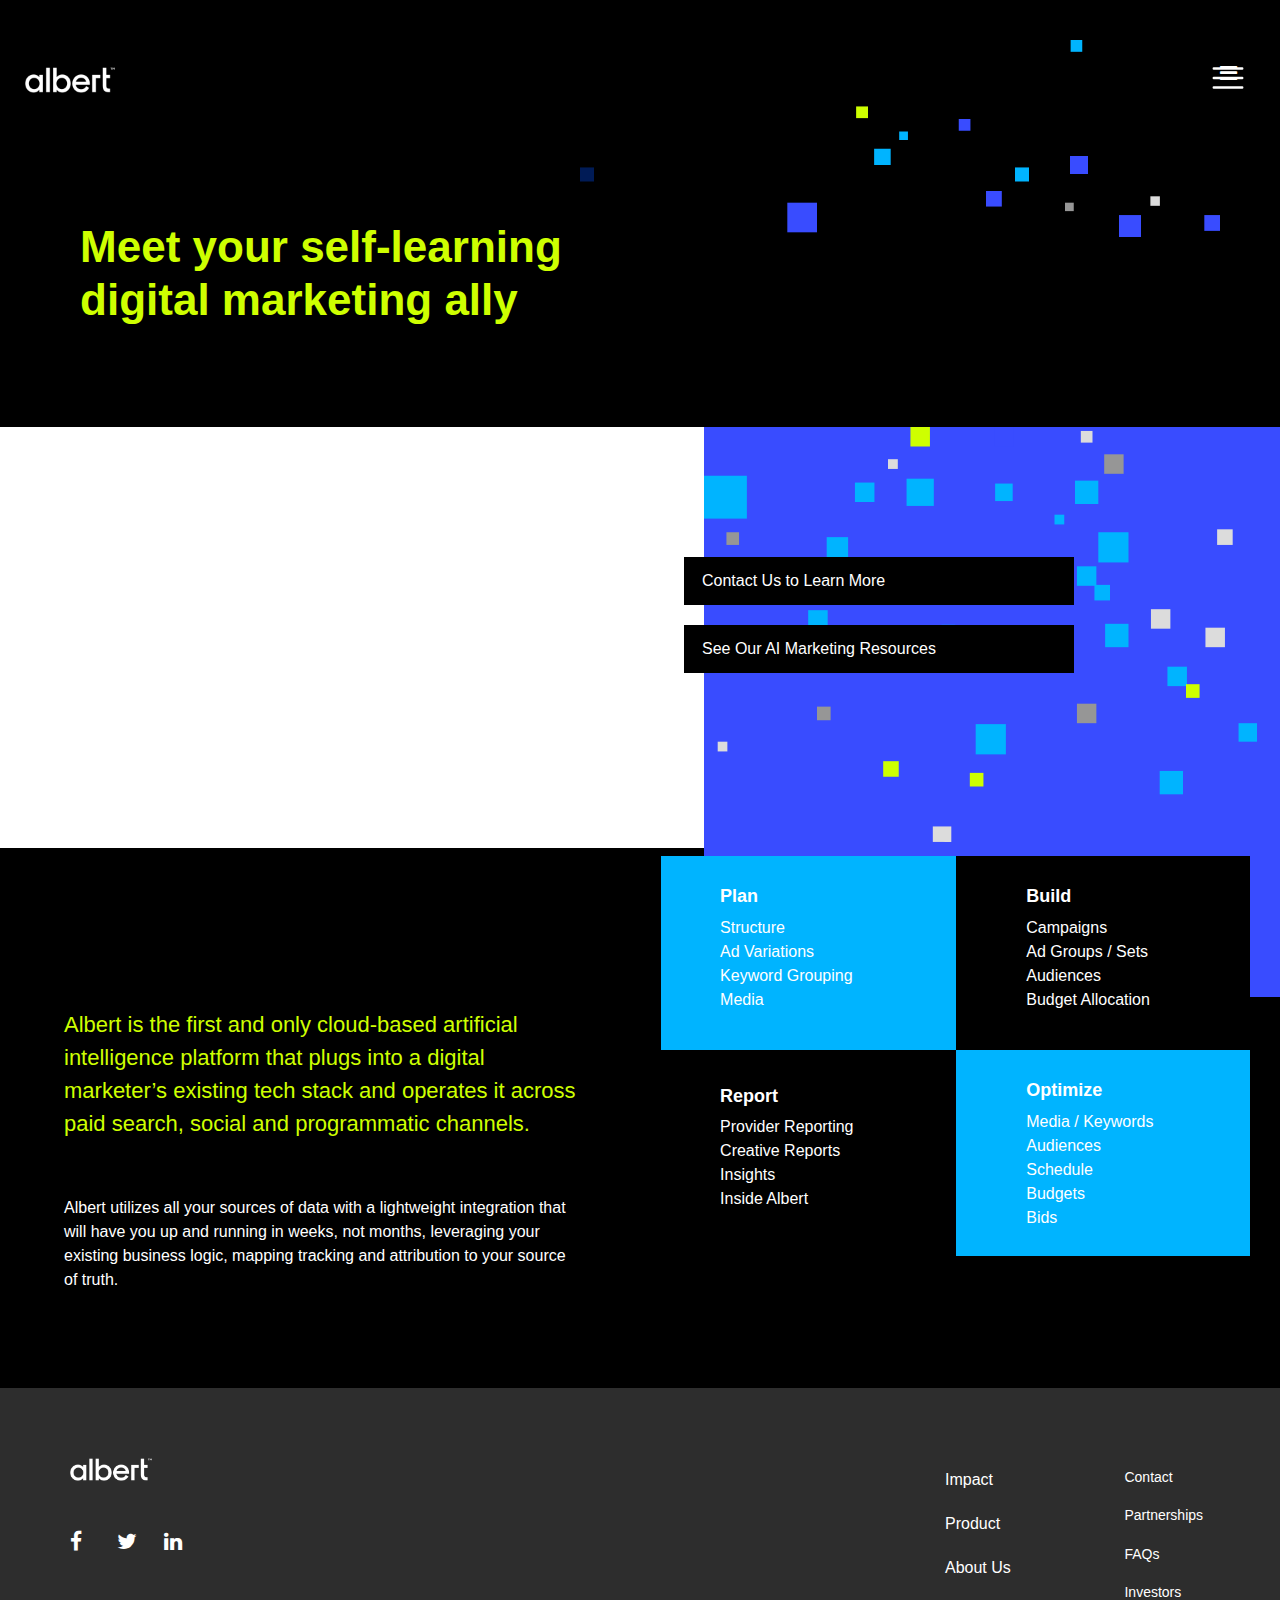
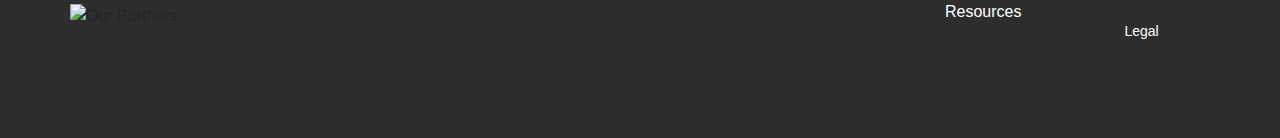
==== Video/index.html @ 3d5cd100 "add landing pages" ====
<!DOCTYPE html>
<html>
<head>
  <meta charset="utf-8">
  <meta http-equiv="X-UA-Compatible" content="IE=edge">
  <meta name="viewport" content="width=device-width, initial-scale=1">
  <title>Albert - Video</title>
<!-- Latest compiled and minified CSS -->
<link rel="stylesheet" href="https://maxcdn.bootstrapcdn.com/bootstrap/4.3.0/css/bootstrap.min.css">
<link href="https://stackpath.bootstrapcdn.com/font-awesome/4.7.0/css/font-awesome.min.css" rel="stylesheet" integrity="sha384-wvfXpqpZZVQGK6TAh5PVlGOfQNHSoD2xbE+QkPxCAFlNEevoEH3Sl0sibVcOQVnN" crossorigin="anonymous">
<link rel="stylesheet" href="custom.css">
</head>
<body>
  <div class="main">
    <header>
      <nav class="navbar navbar-dark">
        <a class="navbar-brand" href="#">
          <img src="images/albert-logo-white.png" alt="Albert logo">
        </a>
        <button class="navbar-toggler" type="button" data-toggle="collapse" data-target="#navbarSupportedContent" aria-controls="navbarSupportedContent" aria-expanded="false" aria-label="Toggle navigation">
          <span class="navbar-toggler-icon">
            <i class="fa fa-navicon"></i>
          </span>
        </button>

        <div class="collapse navbar-collapse" id="navbarSupportedContent">
          <ul class="navbar-nav mr-auto">
            <li class="nav-item active">
              <a class="nav-link" href="#">Home <span class="sr-only">(current)</span></a>
            </li>
            <li class="nav-item">
              <a class="nav-link" href="#">Link</a>
            </li>
            <li class="nav-item dropdown">
              <a class="nav-link dropdown-toggle" href="#" id="navbarDropdown" role="button" data-toggle="dropdown" aria-haspopup="true" aria-expanded="false">
                Dropdown
              </a>
              <div class="dropdown-menu" aria-labelledby="navbarDropdown">
                <a class="dropdown-item" href="#">Action</a>
                <a class="dropdown-item" href="#">Another action</a>
                <div class="dropdown-divider"></div>
                <a class="dropdown-item" href="#">Something else here</a>
              </div>
            </li>
            <li class="nav-item">
              <a class="nav-link disabled" href="#" tabindex="-1" aria-disabled="true">Disabled</a>
            </li>
          </ul>
        </div>
      </nav>
    </header>
    <section class="meet-albert">
      <h1 class="lead">
        Meet your self-learning digital marketing ally
      </h1>
    </section>
    <section class="discover-albert">
      <div class="container">
        <div class="row">
          <div class="col-12">
            <div class="embed-responsive embed-responsive-16by9">
              <iframe src="https://player.vimeo.com/video/323312306" width="640" height="360" frameborder="0" allow="autoplay; fullscreen" allowfullscreen></iframe>
            </div>
          </div>
        </div>
      </div>
    </section>
    <section class="contact-albert">
      <div class="container">
        <div class="row">
          <div class="col-sm-12 col-md-6 col-lg-12">
            <a href="#">
              Contact Us to Learn More
            </a>
          </div>
          <div class="col-sm-12 col-md-6 col-lg-12">
            <a href="#">
              See Our AI Marketing Resources
            </a>
          </div>
        </div>
      </div>
    </section>
    <section class="impact-albert">
      <div class="container">
        <div class="row">
          <div class="col-12">
            <p class="highlight">
              Albert is the first and only cloud-based artificial intelligence platform that plugs into a digital marketer’s existing tech stack and operates it across paid search, social and programmatic channels.
            </p>
            <p>
              Albert utilizes all your sources of data with a lightweight integration that will have you up and running in weeks, not months, leveraging your existing business logic, mapping tracking and attribution to your source of truth.
            </p>
          </div>
        </div>
      </div>
    </section>
    <section class="albert-features-wrapper">
      <div class="container albert-features">
        <div class="row">
          <div class="col-6 feature feature-odd align-self-center plan">
            <h3>Plan</h3>
            <ul>
              <li>Structure</li>
              <li>Ad Variations</li>
              <li>Keyword Grouping</li>
              <li>Media</li>
            </ul>
          </div>
          <div class="col-6 feature align-self-center build">
            <h3>Build</h3>
            <ul>
              <li>Campaigns</li>
              <li>Ad Groups / Sets</li>
              <li>Audiences</li>
              <li>Budget Allocation</li>
           </ul>
          </div>
        </div>
        <div class="row">
          <div class="col-6 feature align-self-center report">
            <h3>Report</h3>
            <ul>
              <li>Provider Reporting</li>
              <li>Creative Reports</li>
              <li>Insights</li>
              <li>Inside Albert</li>
            </ul>
          </div>
          <div class="col-6 feature feature-odd align-self-center optimize">
            <h3>Optimize</h3>
            <ul>
              <li>Media / Keywords</li>
              <li>Audiences</li>
              <li>Schedule</li>
              <li>Budgets</li>
              <li>Bids</li>
           </ul>
          </div>
        </div>
      </div>
    </section>
    <footer>
      <a class="logo" href="#">
        <img src="images/albert-logo-white.png" alt="Albert logo">
      </a>
      <div class="footer-nav">
        <nav class="primary">
          <ul>
            <li>
              <a href="#">Impact</a>
            </li>
            <li>
              <a href="#">Product</a>
            </li>
            <li>
              <a href="#">About Us</a>
            </li>
            <li>
              <a href="#">Resources</a>
            </li>
          </ul>
        </nav>
        <nav class="secondary">
          <ul>
            <li>
              <a href="#">Contact</a>
            </li>
            <li>
              <a href="#">Partnerships</a>
            </li>
            <li>
              <a href="#">FAQs</a>
            </li>
            <li>
              <a href="#">Investors</a>
            </li>
            <li>
              <a href="#">Legal</a>
            </li>
          </ul>
        </nav>
      </div>
      <div class="social">
        <a target="_blank" href="#" class="fa-stack fa-lg">
          <i class="fa fa-facebook"></i>
        </a>
        <a target="_blank" href="#" class="fa-stack fa-lg">
          <i class="fa fa-twitter"></i>
        </a>
        <a target="_blank" href="#" class="fa-stack fa-lg">
          <i class="fa fa-linkedin"></i>
        </a>
      </div>
      <img class="partners" src="/images/partner.svg" alt="Our Partners">
    </footer>


  </div>
  <!-- END MAIN CONTENT -->




<script src="https://ajax.googleapis.com/ajax/libs/jquery/3.4.0/jquery.min.js"></script>
<script src="https://maxcdn.bootstrapcdn.com/bootstrap/4.3.0/js/bootstrap.min.js"></script>
</body>
</html>
---- Video/custom.css ----
body {
  margin: 0 auto;
  max-width: 1600px;
  font-family: "Sharp Sans Display No1", sans-serif;
  font-size: 16px;
  background-color: black;
      /*max-width: 375px;*/
}
main {
  position: relative;
}
section {
  padding: 30px 25px;
  position: relative;
}
header {
  padding: 50px 25px;
  background-color: black;
}
header .navbar {
  padding-left: 0;
  padding-right: 0;
}
header img {
  max-width: 90px;
}
header .navbar-dark .navbar-toggler-icon {
  background-image: none;
}
header .navbar-dark .navbar-toggler {
  border: 0;
  color: rgba(255,255,255,1);
  background-image: url("data:image/svg+xml;charset=utf8,%3Csvg viewBox='0 0 32 32' xmlns='http://www.w3.org/2000/svg'%3E%3Cpath stroke='rgba(255,255,255, 1)' stroke-width='2' stroke-linecap='round' stroke-miterlimit='10' d='M4 8h24M4 16h24M4 24h24'/%3E%3C/svg%3E");
  background-repeat: no-repeat;
  background-position: center center;
}
header .navbar-collapse {
  z-index: 99999;
  text-align: right;
  padding: 20px 25px;
  position: absolute;
  top: 50px;
  right: 0;
  background-color: white;
  min-width: 160px;
  box-shadow: 0 0 14px #333;
  color: black;
}
header .navbar-collapse a {
  color: black !important;
  overflow: visible;
}

.meet-albert {
  position: relative;
  background-color: black;
  max-width: 90%;
}
.meet-albert h1 {
  color: #CEFF00;
  font-size: 22px;
  font-weight: 600;
  max-width: 360px;
  margin-top: 35px;
  margin-bottom: 20px;
}
@media (min-width: 768px) {
  .meet-albert h1 {
    font-size: 44px;
    max-width: 575px;
    padding: 0 5%;
    margin-top: 35px;
    margin-bottom: 70px;
  }
}
.meet-albert h1::after {
  z-index: 99999;
  content: '';
  display: block;
  width: 18px;
  height: 18px;
  position: absolute;
  top: 0px;
  right: 64px;
  background-color: #394CFF;
}

.contact-albert {
  position: relative;
  background-color: #394CFF;
}
.contact-albert a {
  padding: 12px 18px;
  display: block;
  background-color: black;
  margin-bottom: 20px;
  color: white;
  width: 100%;
  font-size: 4vw;
  text-decoration: none;
}
.contact-albert a::after {
  content: '';
  position: relative;
  z-index: 99999;
  content: '';
  background-repeat: no-repeat;
  background-size: cover;
  background-image: url('../images/arrow-right.png');
  display: inline-block;
  width: 20px;
  height: 15px;
  float: right;
  margin-top: 4px;
}

@media (min-width: 768px) {
  .contact-albert a {
    font-size: 16px;
  }
}
.contact-albert::before {
  z-index: 99999;
  content: '';
  display: block;
  width: 30px;
  height: 30px;
  position: absolute;
  bottom: -30px;
  right: 70px;
  background-color: #00B4FF;
}
.contact-albert::after {
  z-index: 99999;
  content: '';
  display: block;
  width: 85px;
  height: 85px;
  position: absolute;
  bottom: -135px;
  right: 0;
  background-color: #CEFF00;
}
@media (min-width: 768px) {
  .contact-albert::before {
    bottom: -44px;
    right: 70px;
    width: 44px;
    height: 44px;
    background-color: #00B4FF;
  }
  .contact-albert::after {
    bottom: -150px;
    right: 0;
    background-color: #CEFF00;
  }
}


.discover-albert {
  position: relative;
  max-width: 100%;
  padding: 0;
  background-color: white;
  color: black;
}
.discover-albert .container {
  max-width: 100%;
  padding: 0;
}
.discover-albert .row {
  padding-bottom: 0;
}
.discover-albert h2 {
  padding-bottom: 40px;
  font-weight: 600;
  font-size: 28px;
}
.discover-albert .about-albert {
  padding-bottom: 60px;
  max-width: 90%;
  margin: 0 auto;
}
.albert-features-wrapper {
  padding: 0;
}
.albert-features {
  color: white;
  background-color: black;
  max-width: 100%;
}
.albert-features h3 {
  font-size: 18px;
  font-weight: 600;
  padding-top: 30px;
}
.albert-features ul {
  font-size: 16px;
  list-style: none;
  padding: 0;
  padding-bottom: 10px;
}
.albert-features .row {
  padding-bottom: 0;
}
.albert-features .feature {
  padding: 0 15px;
  min-height: 234px;
}
.albert-features .feature-odd {
  background-color: #00B4FF;
}
@media (min-width: 768px) {
  .discover-albert h2 {
    font-size: 32px;
  }
  .albert-features .feature {
    padding: 0 12vw;
  }
}
.albert-features .feature.plan::after {
  z-index: 99999;
  content: '';
  background-repeat: no-repeat;
  background-size: cover;
  background-image: url('../images/arrow-right.png');
  display: block;
  width: 20px;
  height: 15px;
  position: absolute;
  top: 50px;
  right: 5vw;
}
.albert-features .feature.build::after {
  z-index: 99999;
  content: '';
  background-repeat: no-repeat;
  background-size: cover;
  background-image: url('../images/arrow-down.png');
  display: block;
  width: 15px;
  height: 20px;
  position: absolute;
  top: 190px;
  left: 5vw;
}
.albert-features .feature.optimize::after {
  z-index: 99999;
  content: '';
  background-repeat: no-repeat;
  background-size: cover;
  background-image: url('../images/arrow-left.png');
  display: block;
  width: 20px;
  height: 15px;
  position: absolute;
  top: 50px;
  left: 5vw;
}
.albert-features .feature.optimize {
  padding-left: 60px;
}
@media (min-width: 767px) {
  .albert-features .feature.plan::after {
    top: 110px;
  }
  .albert-features .feature.build::after {
    top: 110px;
  }
  .albert-features .feature.optimize::after {
    top: 120px;
  }
  .albert-features .feature.optimize {
    padding: 0 12vw;
  }
}
.discover-albert .not-ready {
  padding-top: 60px;
  padding-bottom: 60px;
  color: #394CFF;
  background-color: white;
  font-size: 18px;
  font-weight: 600;
 }
.discover-albert .not-ready p {
  max-width: 240px;
  padding-left: 30px;
}
@media (min-width: 768px) {
  .discover-albert .not-ready {
    font-size: 22px;
  }
  .discover-albert .not-ready p {
    max-width: 100%;
  }
}
.discover-albert .not-ready p::after {
  z-index: 99999;
  content: '';
  background-repeat: no-repeat;
  background-size: cover;
  background-image: url('../images/arrow-down-blue.png');
  display: block;
  width: 14px;
  height: 21px;
  position: relative;
  top: 20px;
}
.discover-albert .not-ready::before {
  z-index: 99999;
  content: '';
  display: block;
  width: 25px;
  height: 25px;
  position: absolute;
  bottom: 45px;
  right: 25vw;
  background-color: #CEFF00;
}
@media (min-width: 768px) {
  .discover-albert .not-ready::before {
    width: 25px;
    height: 25px;
    bottom: 160px;
    right: 25vw;
    background-color: #CEFF00;
  }
}
.discover-albert .not-ready::after {
  z-index: 99999;
  content: '';
  display: block;
  width: 85px;
  height: 85px;
  position: absolute;
  bottom: -85px;
  right: 0;
  background-color: #CEFF00;
}





.impact-albert {
  position: relative;
  padding-left: 30px;
  padding-right: 30px;
  background-color: black;
  color: white;
  font-size: 16px;
}
.impact-albert p {
  padding-bottom: 80px;
}
.impact-albert p.highlight {
  padding: 160px 0 40px;
  color: #CEFF00;
  font-size: 22px;
}



.about-albert {
  position: relative;
  padding-top: 120px;
  background-color: white;
  color: black;
  font-size: 16px;
}
.about-albert h2 {
  padding-bottom: 60px;
  font-size: 28px;
  font-weight: 600;
}
.about-albert img {
  max-width: 1200px;
  text-align: center;
  display: block;
}
@media (min-width: 768px) {
  .about-albert {
    font-size: 18px;
  }
  .about-albert h2 {
    font-size: 32px;
  }
}


footer {
  background-color: #2D2D2D;
  padding: 70px;
}
footer img {
  display: block;
}
footer .logo img {
  max-width: 82px;
  padding-bottom: 40px;
}
footer .social {
  padding-bottom: 40px;
}
footer .social a {
  color: white;
}
footer .social a:hover {
  color: #CEFF00;
}
footer img.partners {
  max-width: 370px;
  width: 80%;
  padding-bottom: 40px;
}

.footer-nav {
  padding-bottom: 40px;
}
.footer-nav ul {
  padding: 0;
  list-style: none;
}
.footer-nav a {
  color: white;
  text-decoration: none;
}
.footer-nav a:hover {
  color: #CEFF00;
}
.footer-nav nav {
  display: inline-block;
  vertical-align: top;
}
.footer-nav .primary {
  margin-right: 15px;
  line-height: 2.75em;
  width: 50%;
}
.footer-nav .secondary {
  font-size: 14px;
  line-height: 2.75em;
}


/* DESKTOP BP */
@media (min-width: 992px) {
  body {
    background-image: url(images/header-bg.png);
    background-repeat: no-repeat;
    background-position: 580px 40px;
    background-size: 50%;
  }
  header {
    background-color: transparent;
  }
  .meet-albert {
    background-color: transparent;
  }
  .meet-albert h1 {
    max-width: 560px;
    padding-right: 0;
  }
  .discover-albert .embed-responsive {
    max-width: 90%;
    margin: 0 auto;
  }
  .contact-albert {
    display: inline-block;
    float: right;
    width: 45%;
    z-index: 9999;
    padding-bottom: 540px;
    background-color: #394CFF;
    background-image: url(images/contact-bg.png);
    background-repeat: no-repeat;
    background-position: left top;
    background-size: 96%;
  }
  .contact-albert a {
    max-width: 390px;
  }
  .contact-albert .container {
    position: absolute;
    left: -35px;
    top: 130px;
  }
  .contact-albert::before,
  .contact-albert::after {
    display: none;
  }
  .discover-albert {
    display: inline-block;
    width: 55%;
    padding: 40px 15px;
  }
  .albert-features-wrapper {
    padding: 0;
    width: 46%;
    position: absolute;
    top: 856px;
    right: 30px;
    z-index: 99999;
  }
  .albert-features .col-12 {
    padding-left: 10%;
  }
  .albert-features {
    max-width: 640px;
  }
  .albert-features .feature {
    min-height: 194px;
  }
  .albert-features .feature,
  .albert-features .feature.optimize {
    padding: 0;
    padding-left: 10%;
  }
  .albert-features .feature.optimize,
  .albert-features .feature.build {
    padding-left: 12%;
  }
  .albert-features .feature.plan::after {
    right: 30px;
  }
  .albert-features .feature.build::after,
  .albert-features .feature.optimize::after {
    left: 25px;
  }
  .impact-albert {
    max-width: 50%;
    padding: 0 5%;
  }
  .impact-albert .container {
    max-width: 1440px;
    padding: 0;
  }
  footer {
    position: relative;
  }
  .footer-nav {
    position: absolute;
    width: 25%;
    top: 70px;
    right: 15px;
  }
}
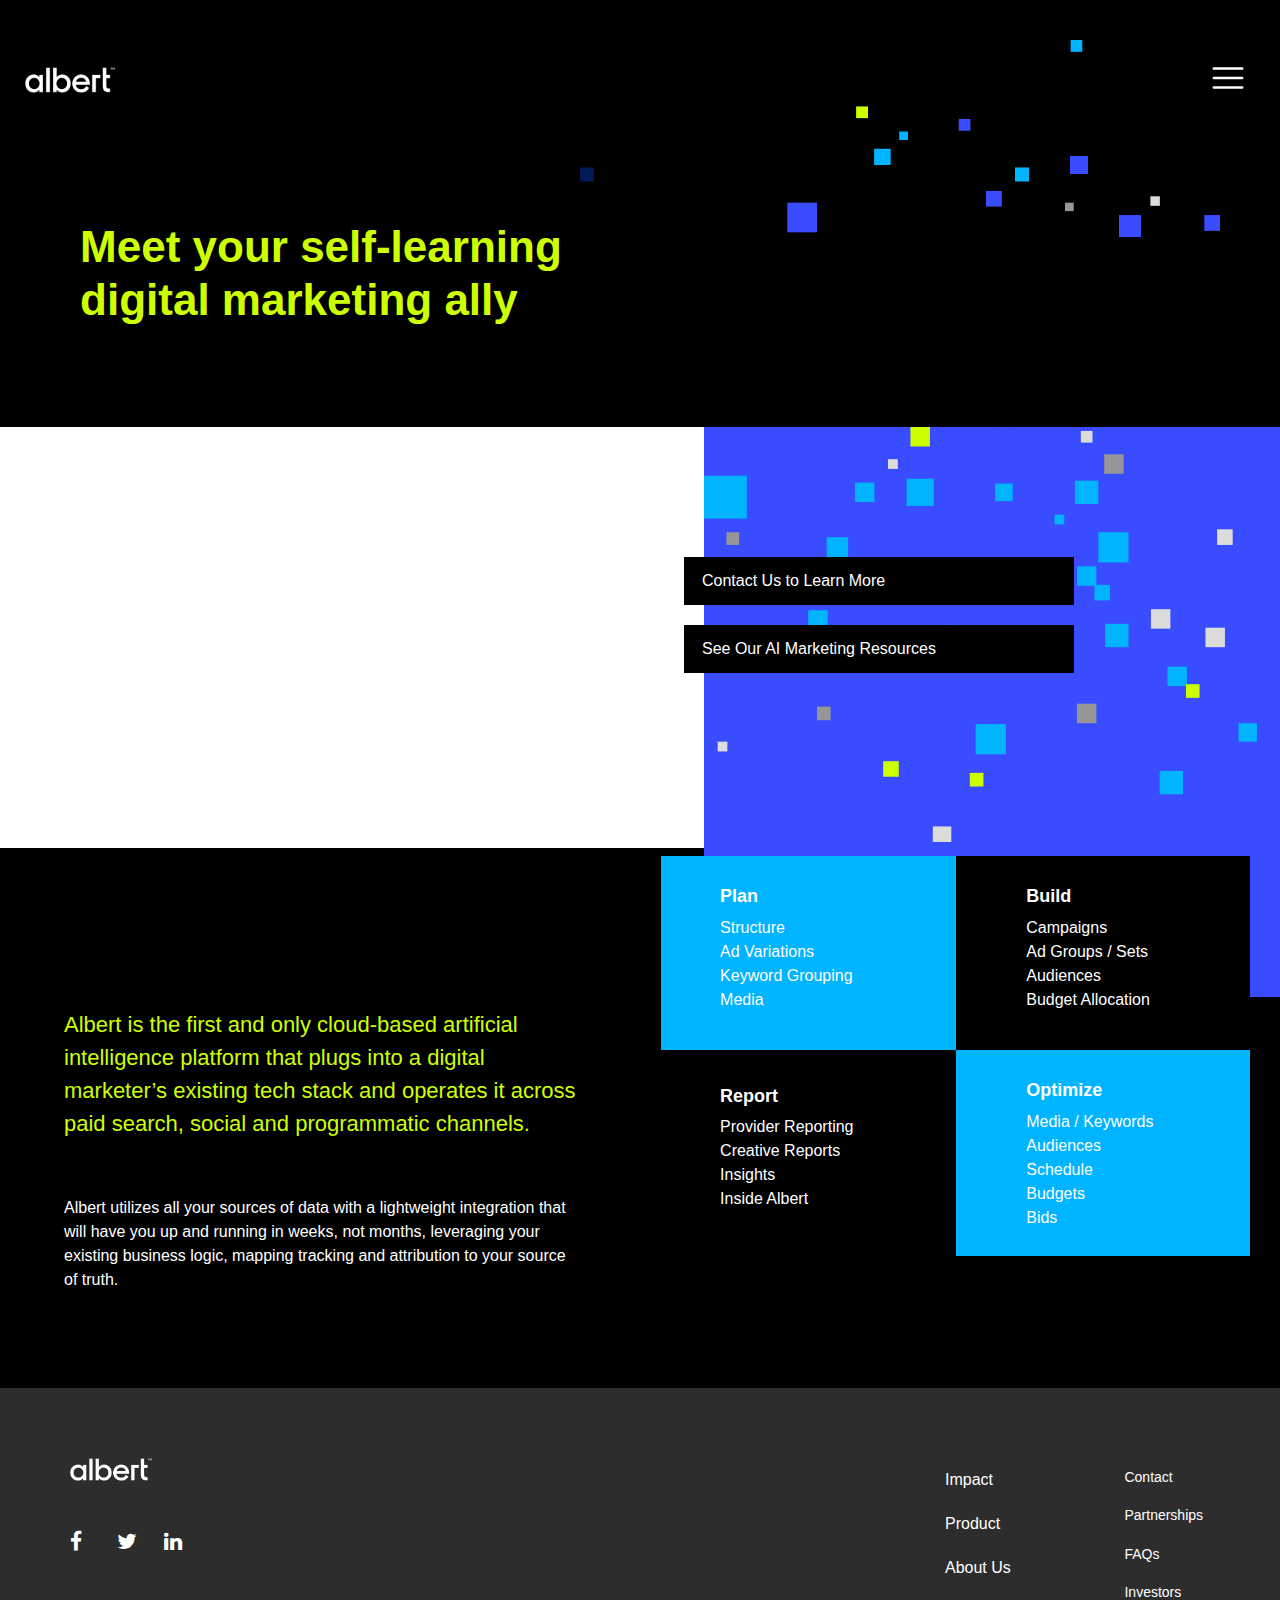
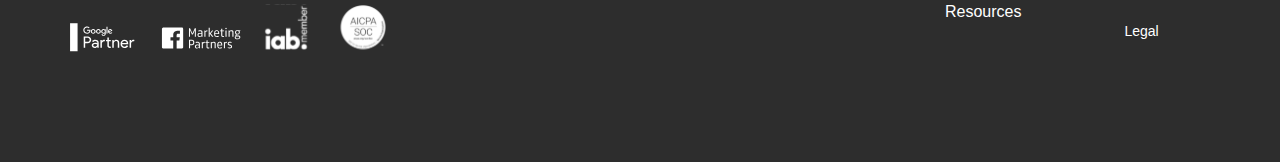
==== commit f859eb96: "remove extra nav icon in header" ====
--- a/Video/index.html
+++ b/Video/index.html
@@ -18,9 +18,7 @@
           <img src="images/albert-logo-white.png" alt="Albert logo">
         </a>
         <button class="navbar-toggler" type="button" data-toggle="collapse" data-target="#navbarSupportedContent" aria-controls="navbarSupportedContent" aria-expanded="false" aria-label="Toggle navigation">
-          <span class="navbar-toggler-icon">
-            <i class="fa fa-navicon"></i>
-          </span>
+          <span class="navbar-toggler-icon"></span>
         </button>
 
         <div class="collapse navbar-collapse" id="navbarSupportedContent">
@@ -192,7 +190,7 @@
           <i class="fa fa-linkedin"></i>
         </a>
       </div>
-      <img class="partners" src="/images/partner.svg" alt="Our Partners">
+      <img class="partners" src="images/partner.svg" alt="Our Partners">
     </footer>
 
 
--- a/Video/custom.css
+++ b/Video/custom.css
@@ -409,7 +409,7 @@
   color: #CEFF00;
 }
 footer img.partners {
-  max-width: 370px;
+  max-width: 316px;
   width: 80%;
   padding-bottom: 40px;
 }
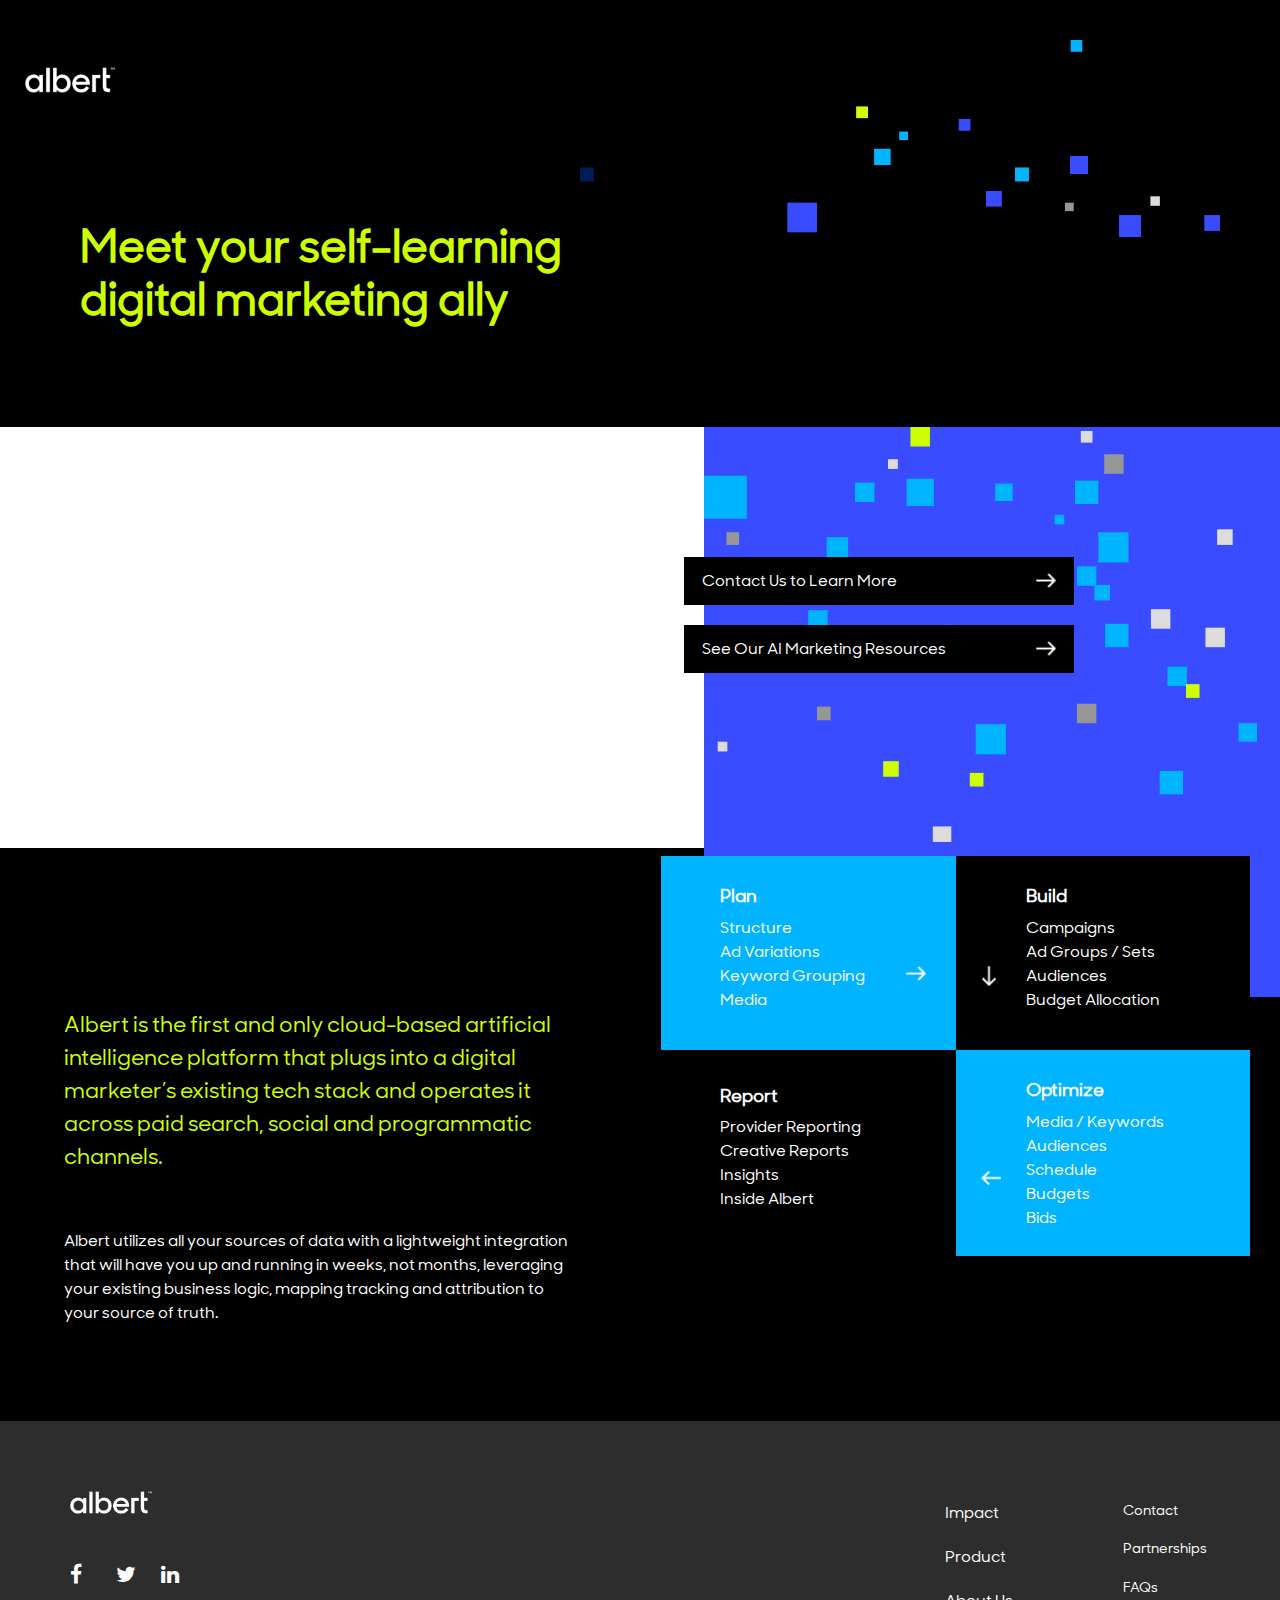
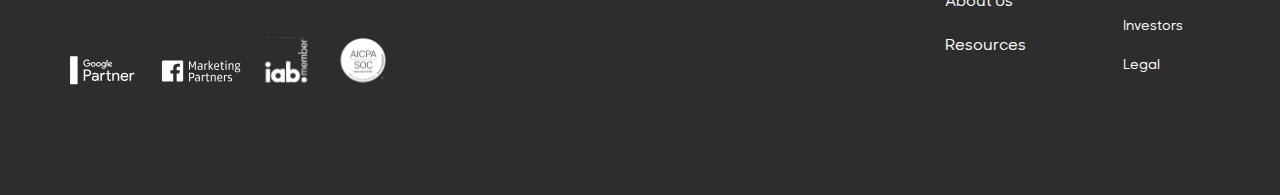
==== commit 21500d2e: "remove burgers" ====
--- a/Video/index.html
+++ b/Video/index.html
@@ -17,34 +17,6 @@
         <a class="navbar-brand" href="#">
           <img src="images/albert-logo-white.png" alt="Albert logo">
         </a>
-        <button class="navbar-toggler" type="button" data-toggle="collapse" data-target="#navbarSupportedContent" aria-controls="navbarSupportedContent" aria-expanded="false" aria-label="Toggle navigation">
-          <span class="navbar-toggler-icon"></span>
-        </button>
-
-        <div class="collapse navbar-collapse" id="navbarSupportedContent">
-          <ul class="navbar-nav mr-auto">
-            <li class="nav-item active">
-              <a class="nav-link" href="#">Home <span class="sr-only">(current)</span></a>
-            </li>
-            <li class="nav-item">
-              <a class="nav-link" href="#">Link</a>
-            </li>
-            <li class="nav-item dropdown">
-              <a class="nav-link dropdown-toggle" href="#" id="navbarDropdown" role="button" data-toggle="dropdown" aria-haspopup="true" aria-expanded="false">
-                Dropdown
-              </a>
-              <div class="dropdown-menu" aria-labelledby="navbarDropdown">
-                <a class="dropdown-item" href="#">Action</a>
-                <a class="dropdown-item" href="#">Another action</a>
-                <div class="dropdown-divider"></div>
-                <a class="dropdown-item" href="#">Something else here</a>
-              </div>
-            </li>
-            <li class="nav-item">
-              <a class="nav-link disabled" href="#" tabindex="-1" aria-disabled="true">Disabled</a>
-            </li>
-          </ul>
-        </div>
       </nav>
     </header>
     <section class="meet-albert">
--- a/Video/custom.css
+++ b/Video/custom.css
@@ -1,7 +1,17 @@
+@font-face {
+  font-family: 'SharpSansDisplayNo1';
+  src: url('./fonts/SharpSansDispNo1-Medium.eot');
+  src: url('./fonts/SharpSansDispNo1-Medium.eot?#iefix') format('embedded-opentype'),
+     url('./fonts/SharpSansDispNo1-Medium.woff') format('woff'),
+     url('./fonts/SharpSansDispNo1-Medium.woff2') format('woff2');
+  font-style: normal;
+  font-weight: normal;
+}
+
 body {
   margin: 0 auto;
   max-width: 1600px;
-  font-family: "Sharp Sans Display No1", sans-serif;
+  font-family: "SharpSansDisplayNo1", sans-serif;
   font-size: 16px;
   background-color: black;
       /*max-width: 375px;*/
@@ -106,7 +116,7 @@
   content: '';
   background-repeat: no-repeat;
   background-size: cover;
-  background-image: url('../images/arrow-right.png');
+  background-image: url('./images/arrow-right.png');
   display: inline-block;
   width: 20px;
   height: 15px;
@@ -223,7 +233,7 @@
   content: '';
   background-repeat: no-repeat;
   background-size: cover;
-  background-image: url('../images/arrow-right.png');
+  background-image: url('./images/arrow-right.png');
   display: block;
   width: 20px;
   height: 15px;
@@ -236,7 +246,7 @@
   content: '';
   background-repeat: no-repeat;
   background-size: cover;
-  background-image: url('../images/arrow-down.png');
+  background-image: url('./images/arrow-down.png');
   display: block;
   width: 15px;
   height: 20px;
@@ -249,7 +259,7 @@
   content: '';
   background-repeat: no-repeat;
   background-size: cover;
-  background-image: url('../images/arrow-left.png');
+  background-image: url('./images/arrow-left.png');
   display: block;
   width: 20px;
   height: 15px;
@@ -299,7 +309,7 @@
   content: '';
   background-repeat: no-repeat;
   background-size: cover;
-  background-image: url('../images/arrow-down-blue.png');
+  background-image: url('./images/arrow-down-blue.png');
   display: block;
   width: 14px;
   height: 21px;
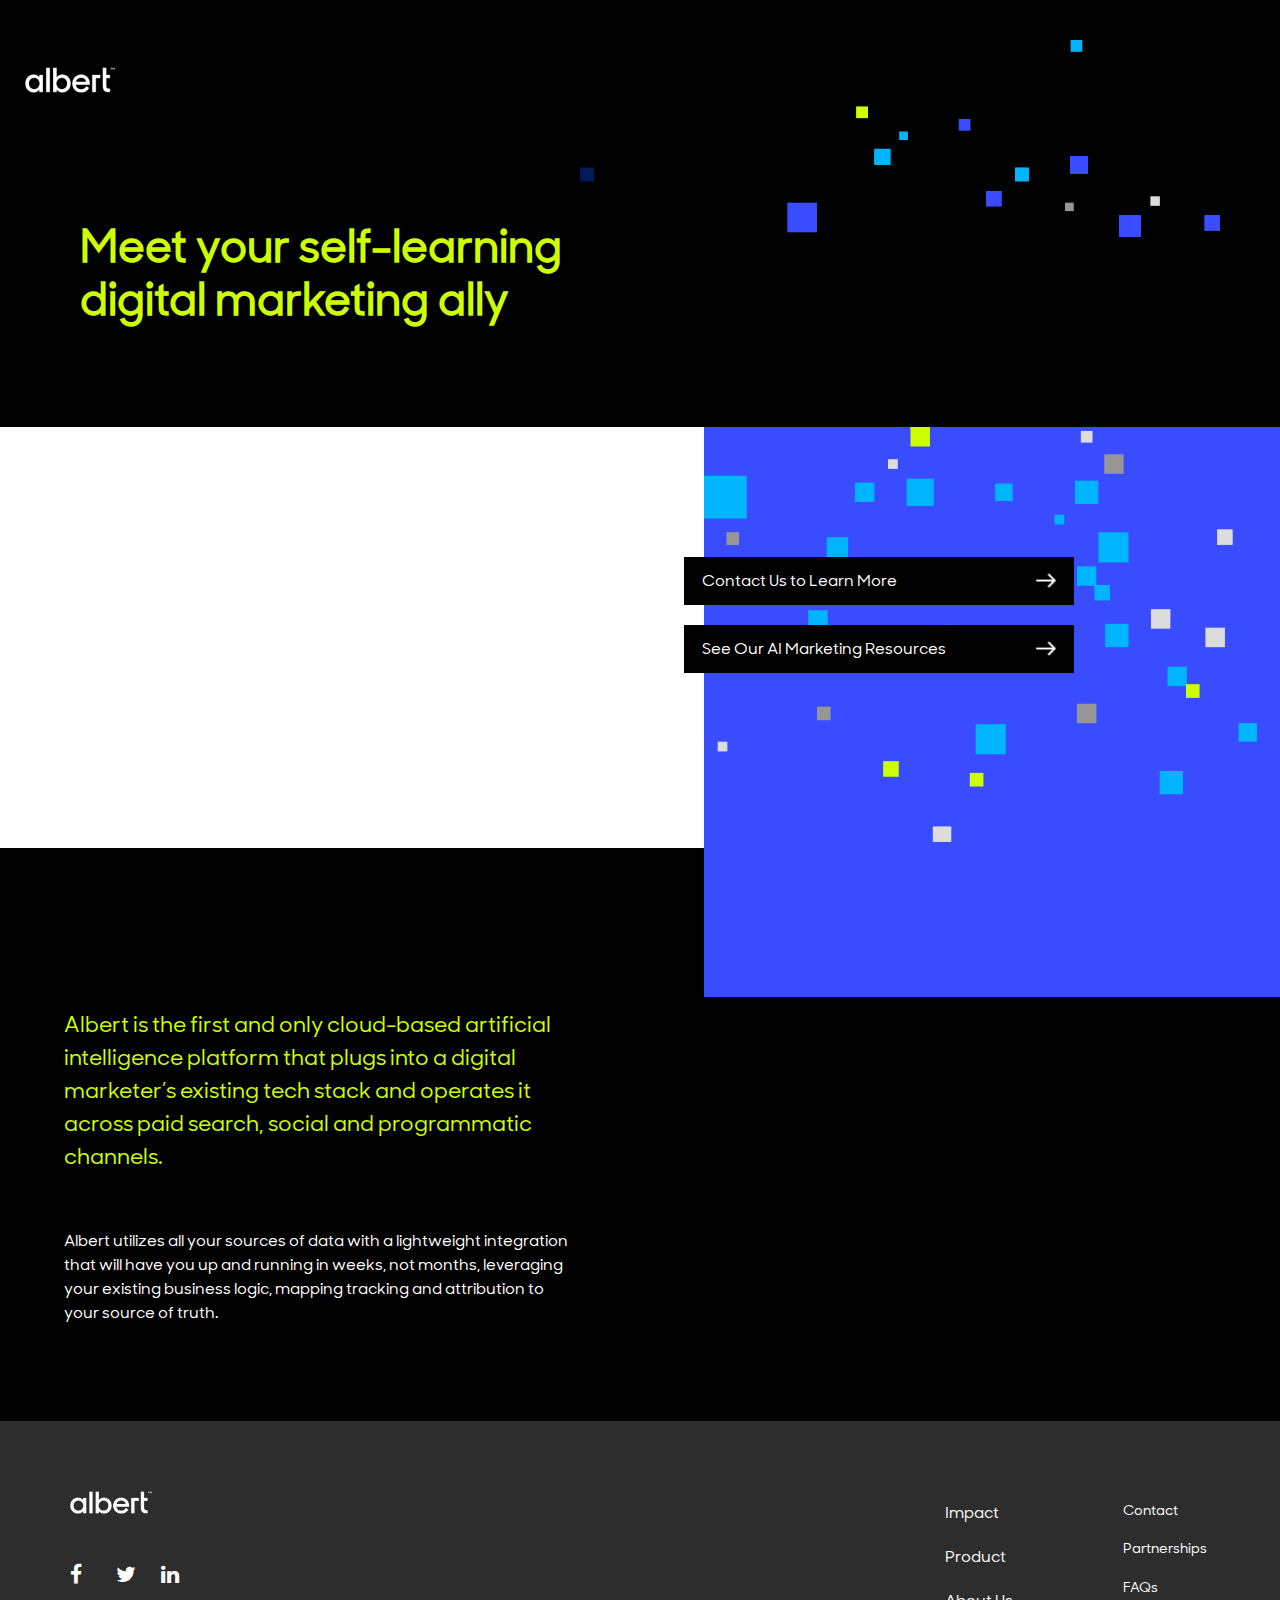
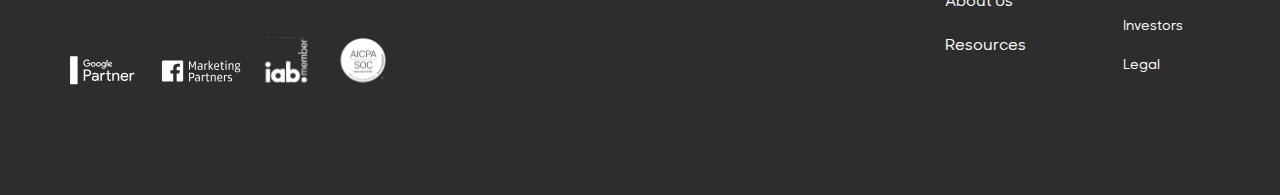
==== commit 5af40832: "remove features section from video page" ====
--- a/Video/index.html
+++ b/Video/index.html
@@ -11,14 +11,14 @@
 <link rel="stylesheet" href="custom.css">
 </head>
 <body>
+  <header>
+    <nav class="navbar navbar-dark">
+      <a class="navbar-brand" href="#">
+        <img src="images/albert-logo-white.png" alt="Albert logo">
+      </a>
+    </nav>
+  </header>
   <div class="main">
-    <header>
-      <nav class="navbar navbar-dark">
-        <a class="navbar-brand" href="#">
-          <img src="images/albert-logo-white.png" alt="Albert logo">
-        </a>
-      </nav>
-    </header>
     <section class="meet-albert">
       <h1 class="lead">
         Meet your self-learning digital marketing ally
@@ -65,7 +65,7 @@
         </div>
       </div>
     </section>
-    <section class="albert-features-wrapper">
+<!--     <section class="albert-features-wrapper">
       <div class="container albert-features">
         <div class="row">
           <div class="col-6 feature feature-odd align-self-center plan">
@@ -109,66 +109,63 @@
           </div>
         </div>
       </div>
-    </section>
-    <footer>
-      <a class="logo" href="#">
-        <img src="images/albert-logo-white.png" alt="Albert logo">
-      </a>
-      <div class="footer-nav">
-        <nav class="primary">
-          <ul>
-            <li>
-              <a href="#">Impact</a>
-            </li>
-            <li>
-              <a href="#">Product</a>
-            </li>
-            <li>
-              <a href="#">About Us</a>
-            </li>
-            <li>
-              <a href="#">Resources</a>
-            </li>
-          </ul>
-        </nav>
-        <nav class="secondary">
-          <ul>
-            <li>
-              <a href="#">Contact</a>
-            </li>
-            <li>
-              <a href="#">Partnerships</a>
-            </li>
-            <li>
-              <a href="#">FAQs</a>
-            </li>
-            <li>
-              <a href="#">Investors</a>
-            </li>
-            <li>
-              <a href="#">Legal</a>
-            </li>
-          </ul>
-        </nav>
-      </div>
-      <div class="social">
-        <a target="_blank" href="#" class="fa-stack fa-lg">
-          <i class="fa fa-facebook"></i>
-        </a>
-        <a target="_blank" href="#" class="fa-stack fa-lg">
-          <i class="fa fa-twitter"></i>
-        </a>
-        <a target="_blank" href="#" class="fa-stack fa-lg">
-          <i class="fa fa-linkedin"></i>
-        </a>
-      </div>
-      <img class="partners" src="images/partner.svg" alt="Our Partners">
-    </footer>
-
-
+    </section> -->
   </div>
   <!-- END MAIN CONTENT -->
-
+  <footer>
+    <a class="logo" href="#">
+      <img src="images/albert-logo-white.png" alt="Albert logo">
+    </a>
+    <div class="footer-nav">
+      <nav class="primary">
+        <ul>
+          <li>
+            <a href="#">Impact</a>
+          </li>
+          <li>
+            <a href="#">Product</a>
+          </li>
+          <li>
+            <a href="#">About Us</a>
+          </li>
+          <li>
+            <a href="#">Resources</a>
+          </li>
+        </ul>
+      </nav>
+      <nav class="secondary">
+        <ul>
+          <li>
+            <a href="#">Contact</a>
+          </li>
+          <li>
+            <a href="#">Partnerships</a>
+          </li>
+          <li>
+            <a href="#">FAQs</a>
+          </li>
+          <li>
+            <a href="#">Investors</a>
+          </li>
+          <li>
+            <a href="#">Legal</a>
+          </li>
+        </ul>
+      </nav>
+    </div>
+    <div class="social">
+      <a target="_blank" href="#" class="fa-stack fa-lg">
+        <i class="fa fa-facebook"></i>
+      </a>
+      <a target="_blank" href="#" class="fa-stack fa-lg">
+        <i class="fa fa-twitter"></i>
+      </a>
+      <a target="_blank" href="#" class="fa-stack fa-lg">
+        <i class="fa fa-linkedin"></i>
+      </a>
+    </div>
+    <img class="partners" src="images/partner.svg" alt="Our Partners">
+  </footer>
 
 
 
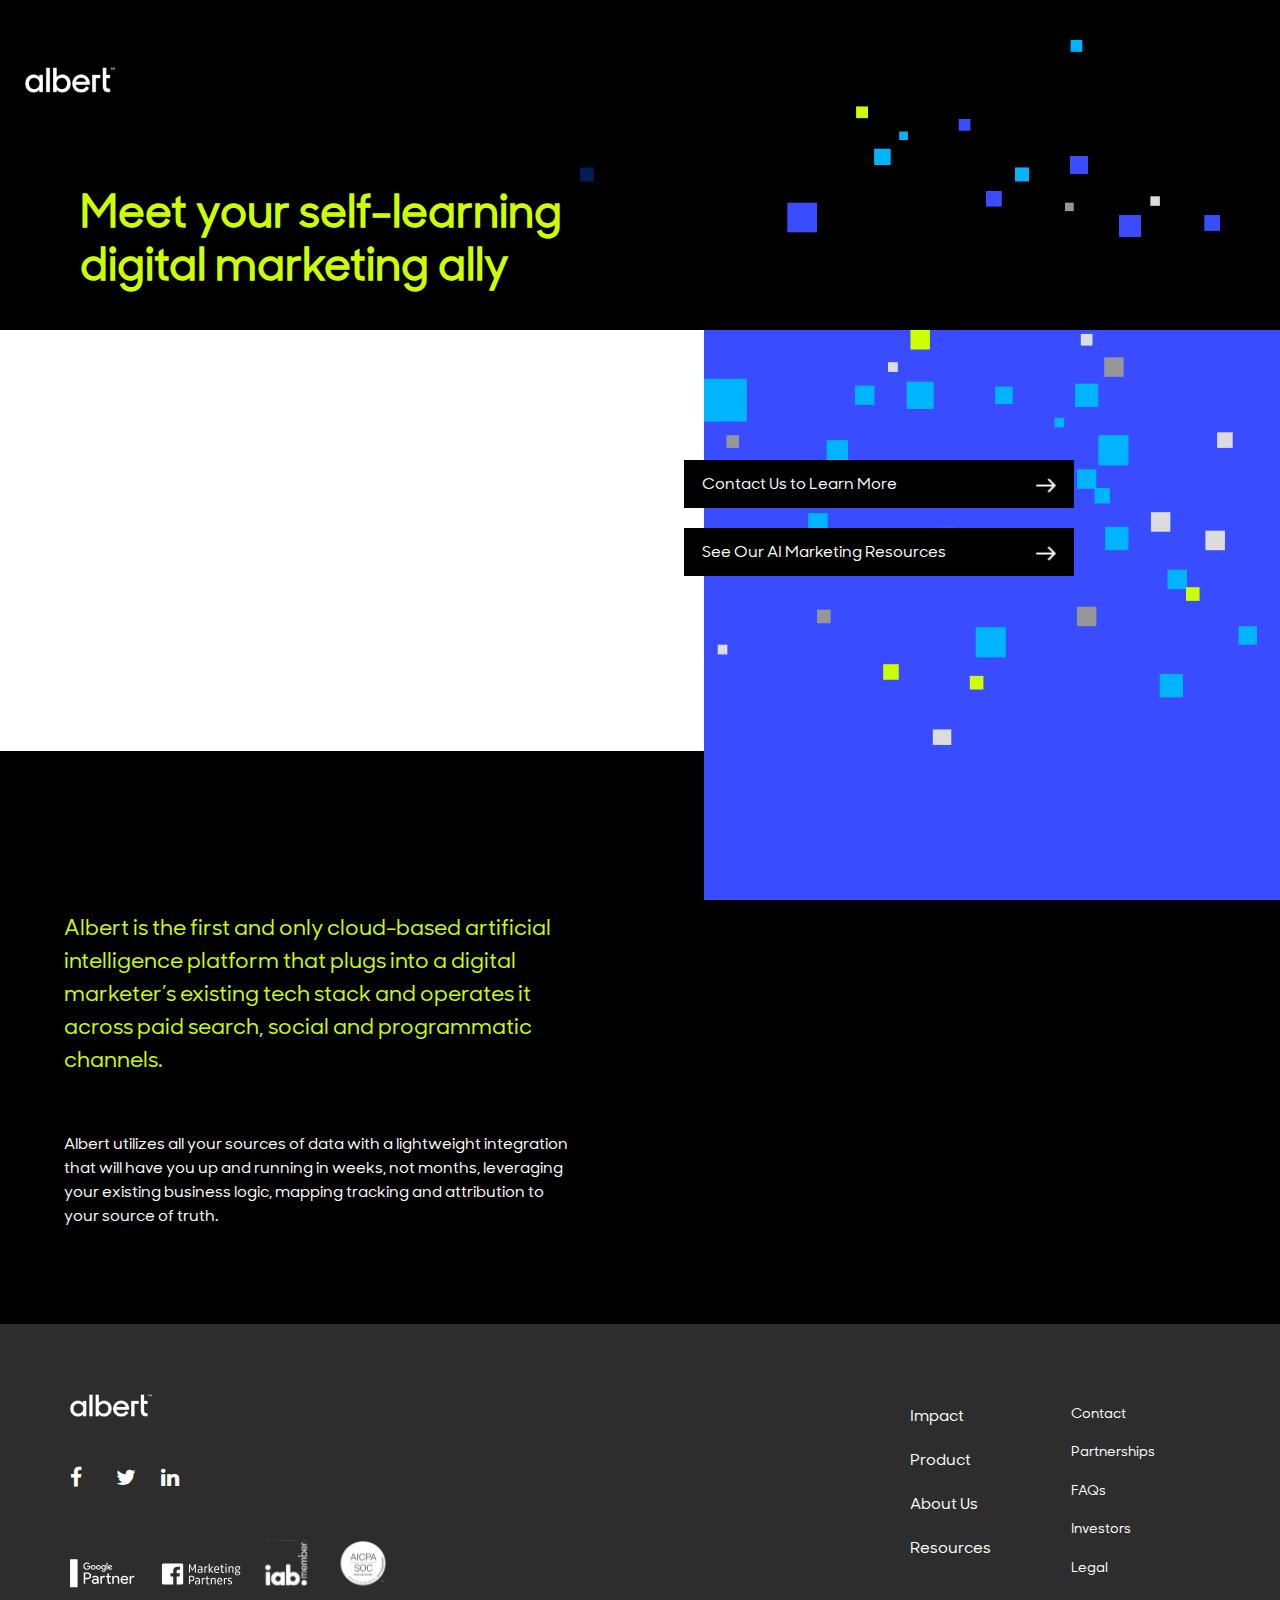
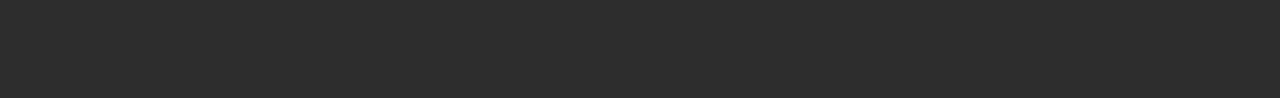
==== commit 63ee1779: "fix footer/header widths, and replace contact page about img" ====
--- a/Video/index.html
+++ b/Video/index.html
@@ -113,58 +113,60 @@
   </div>
   <!-- END MAIN CONTENT -->
   <footer>
-    <a class="logo" href="#">
-      <img src="images/albert-logo-white.png" alt="Albert logo">
-    </a>
-    <div class="footer-nav">
-      <nav class="primary">
-        <ul>
-          <li>
-            <a href="#">Impact</a>
-          </li>
-          <li>
-            <a href="#">Product</a>
-          </li>
-          <li>
-            <a href="#">About Us</a>
-          </li>
-          <li>
-            <a href="#">Resources</a>
-          </li>
-        </ul>
-      </nav>
-      <nav class="secondary">
-        <ul>
-          <li>
-            <a href="#">Contact</a>
-          </li>
-          <li>
-            <a href="#">Partnerships</a>
-          </li>
-          <li>
-            <a href="#">FAQs</a>
-          </li>
-          <li>
-            <a href="#">Investors</a>
-          </li>
-          <li>
-            <a href="#">Legal</a>
-          </li>
-        </ul>
-      </nav>
-    </div>
-    <div class="social">
-      <a target="_blank" href="#" class="fa-stack fa-lg">
-        <i class="fa fa-facebook"></i>
+    <nav>
+      <a class="logo" href="#">
+        <img src="images/albert-logo-white.png" alt="Albert logo">
       </a>
-      <a target="_blank" href="#" class="fa-stack fa-lg">
-        <i class="fa fa-twitter"></i>
-      </a>
-      <a target="_blank" href="#" class="fa-stack fa-lg">
-        <i class="fa fa-linkedin"></i>
-      </a>
-    </div>
-    <img class="partners" src="images/partner.svg" alt="Our Partners">
+      <div class="footer-nav">
+        <nav class="primary">
+          <ul>
+            <li>
+              <a href="#">Impact</a>
+            </li>
+            <li>
+              <a href="#">Product</a>
+            </li>
+            <li>
+              <a href="#">About Us</a>
+            </li>
+            <li>
+              <a href="#">Resources</a>
+            </li>
+          </ul>
+        </nav>
+        <nav class="secondary">
+          <ul>
+            <li>
+              <a href="#">Contact</a>
+            </li>
+            <li>
+              <a href="#">Partnerships</a>
+            </li>
+            <li>
+              <a href="#">FAQs</a>
+            </li>
+            <li>
+              <a href="#">Investors</a>
+            </li>
+            <li>
+              <a href="#">Legal</a>
+            </li>
+          </ul>
+        </nav>
+      </div>
+      <div class="social">
+        <a target="_blank" href="#" class="fa-stack fa-lg">
+          <i class="fa fa-facebook"></i>
+        </a>
+        <a target="_blank" href="#" class="fa-stack fa-lg">
+          <i class="fa fa-twitter"></i>
+        </a>
+        <a target="_blank" href="#" class="fa-stack fa-lg">
+          <i class="fa fa-linkedin"></i>
+        </a>
+      </div>
+      <img class="partners" src="images/partner.svg" alt="Our Partners">
+    </nav>
   </footer>
 
 
--- a/Video/custom.css
+++ b/Video/custom.css
@@ -9,15 +9,14 @@
 }
 
 body {
-  margin: 0 auto;
-  max-width: 1600px;
   font-family: "SharpSansDisplayNo1", sans-serif;
   font-size: 16px;
   background-color: black;
-      /*max-width: 375px;*/
-}
-main {
-  position: relative;
+}
+.main {
+  position: relative;
+  margin: 0 auto;
+  max-width: 1600px;
 }
 section {
   padding: 30px 25px;
@@ -28,6 +27,8 @@
   background-color: black;
 }
 header .navbar {
+  max-width: 1600px;
+  margin: 0 auto;
   padding-left: 0;
   padding-right: 0;
 }
@@ -68,19 +69,17 @@
 }
 .meet-albert h1 {
   color: #CEFF00;
-  font-size: 22px;
+  font-size: 28px;
   font-weight: 600;
   max-width: 360px;
-  margin-top: 35px;
-  margin-bottom: 20px;
 }
 @media (min-width: 768px) {
   .meet-albert h1 {
     font-size: 44px;
     max-width: 575px;
     padding: 0 5%;
-    margin-top: 35px;
-    margin-bottom: 70px;
+    margin-top: 0;
+    margin-bottom: 8px;
   }
 }
 .meet-albert h1::after {
@@ -106,8 +105,9 @@
   margin-bottom: 20px;
   color: white;
   width: 100%;
-  font-size: 4vw;
+  font-size: 18px;
   text-decoration: none;
+  transition: all 0.1s linear;
 }
 .contact-albert a::after {
   content: '';
@@ -121,7 +121,7 @@
   width: 20px;
   height: 15px;
   float: right;
-  margin-top: 4px;
+  margin-top: 6px;
 }
 
 @media (min-width: 768px) {
@@ -399,6 +399,7 @@
 
 
 footer {
+  position: relative;
   background-color: #2D2D2D;
   padding: 70px;
 }
@@ -548,10 +549,15 @@
   footer {
     position: relative;
   }
+  footer nav {
+    position: relative;
+    margin: 0 auto;
+    max-width: 1600px;
+  }
   .footer-nav {
     position: absolute;
     width: 25%;
-    top: 70px;
+    top: 0;
     right: 15px;
   }
 }